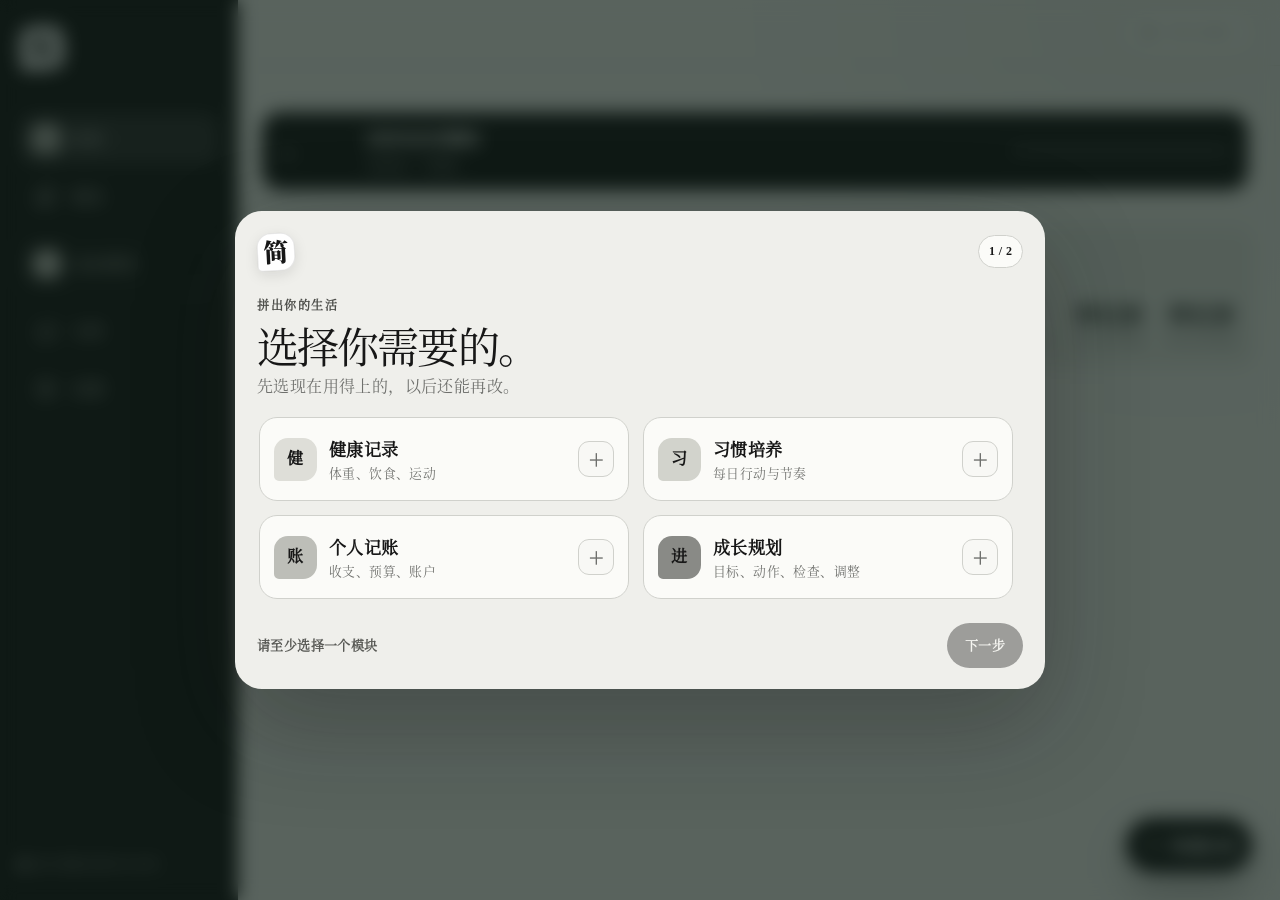
==== index.html @ a7c32266 "Budget picker as standalone sheet, enterKeyHint" ====
<!doctype html>
<html lang="zh-CN">
  <head>
    <meta charset="UTF-8" />
    <meta name="viewport" content="width=device-width, initial-scale=1, viewport-fit=cover" />
    <meta name="theme-color" content="#181818" />
    <meta name="mobile-web-app-capable" content="yes" />
    <meta name="apple-mobile-web-app-capable" content="yes" />
    <meta name="apple-mobile-web-app-status-bar-style" content="black-translucent" />
    <meta name="apple-mobile-web-app-title" content="简行" />
    <link rel="icon" href="./easyup-icon.png" />
    <link rel="manifest" href="manifest.webmanifest" />
    <link rel="apple-touch-icon" href="icons/apple-touch-icon.png" />
    <title>简行 EasyUp</title>
    <script type="module" crossorigin src="./assets/index-BTyikxTB.js"></script>
    <link rel="stylesheet" crossorigin href="./assets/index-BGwquAci.css">
  </head>
  <body>
    <div id="root"></div>
  </body>
</html>
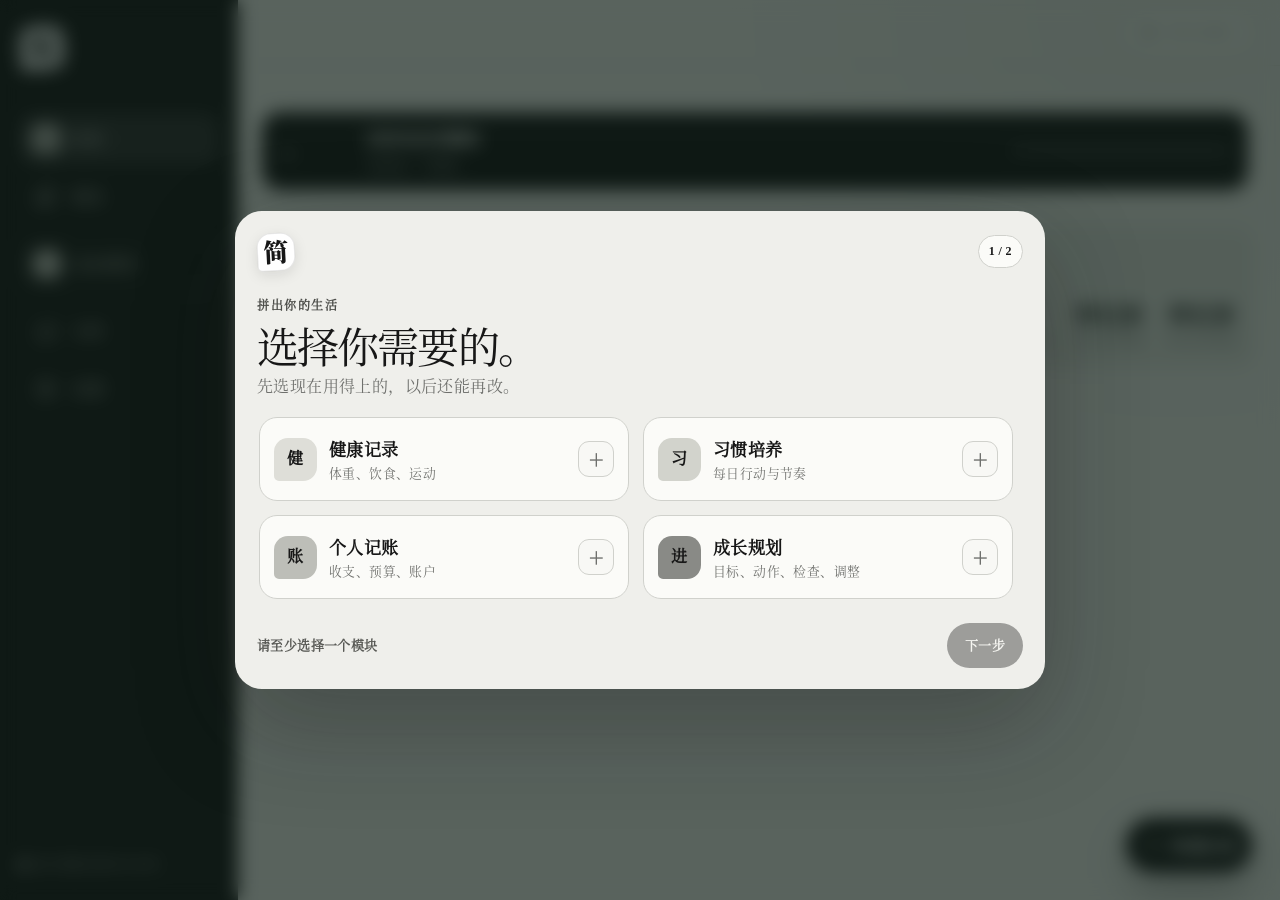
==== commit 49c8b6e2: "Sidebar brand opens AI panel, drop duplicate brand" ====
--- a/index.html
+++ b/index.html
@@ -12,8 +12,8 @@
     <link rel="manifest" href="manifest.webmanifest" />
     <link rel="apple-touch-icon" href="icons/apple-touch-icon.png" />
     <title>简行 EasyUp</title>
-    <script type="module" crossorigin src="./assets/index-BTyikxTB.js"></script>
-    <link rel="stylesheet" crossorigin href="./assets/index-BGwquAci.css">
+    <script type="module" crossorigin src="./assets/index-DwSXUcVu.js"></script>
+    <link rel="stylesheet" crossorigin href="./assets/index-CHdFOshb.css">
   </head>
   <body>
     <div id="root"></div>
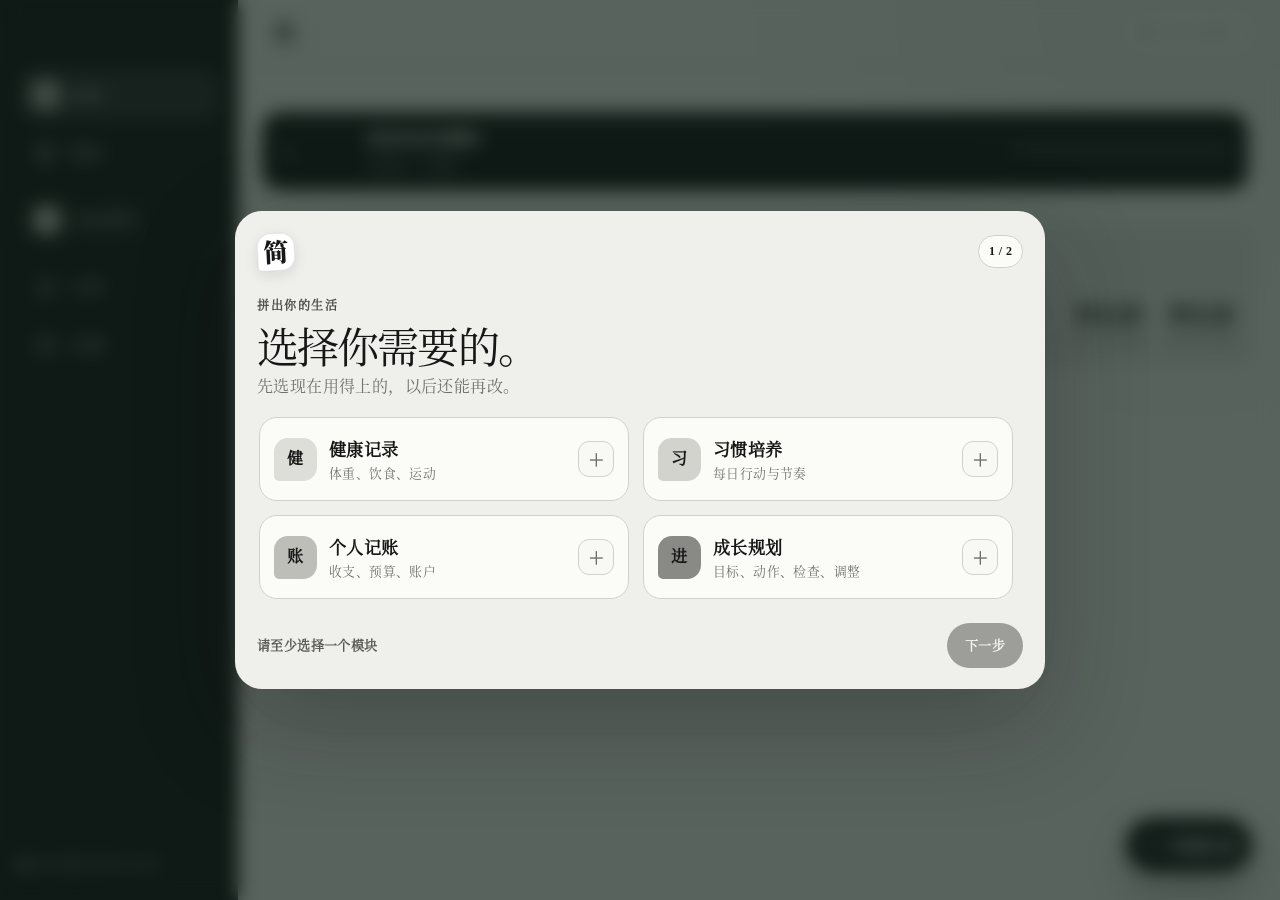
==== commit 07e0927d: "Unified topbar brand at all widths - single AI entry" ====
--- a/index.html
+++ b/index.html
@@ -12,8 +12,8 @@
     <link rel="manifest" href="manifest.webmanifest" />
     <link rel="apple-touch-icon" href="icons/apple-touch-icon.png" />
     <title>简行 EasyUp</title>
-    <script type="module" crossorigin src="./assets/index-DwSXUcVu.js"></script>
-    <link rel="stylesheet" crossorigin href="./assets/index-CHdFOshb.css">
+    <script type="module" crossorigin src="./assets/index-CmZ3-nrd.js"></script>
+    <link rel="stylesheet" crossorigin href="./assets/index-DJcns935.css">
   </head>
   <body>
     <div id="root"></div>
